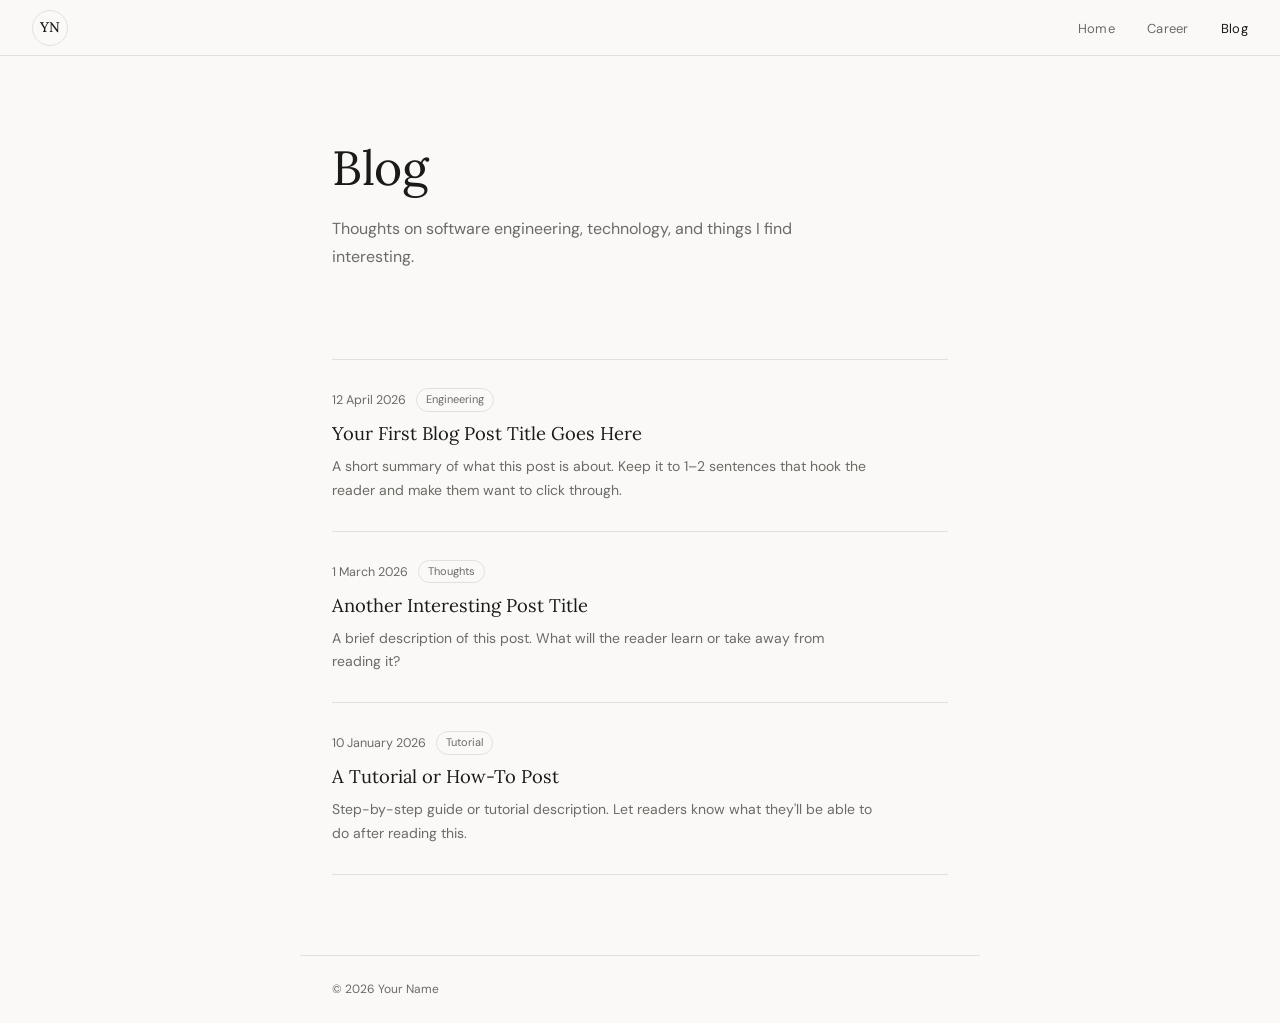
==== blog.html @ 89cfebbd "Initial commit - creating a personal website that describes everything about me" ====
<!DOCTYPE html>
<html lang="en">
<head>
<meta charset="UTF-8">
<meta name="viewport" content="width=device-width, initial-scale=1.0">
<title>Blog | Your Name</title>
<link rel="preconnect" href="https://fonts.googleapis.com">
<link href="https://fonts.googleapis.com/css2?family=Lora:ital,wght@0,400;0,500;1,400&family=DM+Sans:opsz,wght@9..40,300;9..40,400;9..40,500&display=swap" rel="stylesheet">
<link rel="stylesheet" href="style.css">
</head>
<body>

<nav>
  <a class="nav-logo" href="index.html">YN</a>
  <ul class="nav-links">
    <li><a href="index.html">Home</a></li>
    <li><a href="career.html">Career</a></li>
    <li><a href="blog.html" class="active">Blog</a></li>
  </ul>
</nav>

<main>
  <section class="hero">
    <h1 class="hero-name">Blog</h1>
    <p class="hero-bio">Thoughts on software engineering, technology, and things I find interesting.</p>
  </section>

  <section class="content-section">
    <div class="blog-list">

      <article class="blog-item">
        <div class="blog-meta">
          <span class="blog-date">12 April 2026</span>
          <span class="blog-tag">Engineering</span>
        </div>
        <h2 class="blog-title">
          <a href="posts/post-1.html">Your First Blog Post Title Goes Here</a>
        </h2>
        <p class="blog-excerpt">
          A short summary of what this post is about. Keep it to 1–2 sentences
          that hook the reader and make them want to click through.
        </p>
      </article>

      <article class="blog-item">
        <div class="blog-meta">
          <span class="blog-date">1 March 2026</span>
          <span class="blog-tag">Thoughts</span>
        </div>
        <h2 class="blog-title">
          <a href="posts/post-2.html">Another Interesting Post Title</a>
        </h2>
        <p class="blog-excerpt">
          A brief description of this post. What will the reader learn or
          take away from reading it?
        </p>
      </article>

      <article class="blog-item">
        <div class="blog-meta">
          <span class="blog-date">10 January 2026</span>
          <span class="blog-tag">Tutorial</span>
        </div>
        <h2 class="blog-title">
          <a href="posts/post-3.html">A Tutorial or How-To Post</a>
        </h2>
        <p class="blog-excerpt">
          Step-by-step guide or tutorial description. Let readers know what
          they'll be able to do after reading this.
        </p>
      </article>

    </div>
  </section>
</main>

<footer>
  <p>© 2026 Your Name</p>
</footer>

</body>
</html>
---- style.css ----
*, *::before, *::after { box-sizing: border-box; margin: 0; padding: 0; }

:root {
  --bg: #faf9f7;
  --text: #1a1a18;
  --muted: #6b6b66;
  --border: #e2e0da;
  --accent: #2d5a3d;
  --accent-light: #e8f0eb;
  --font-display: 'Lora', Georgia, serif;
  --font-body: 'DM Sans', sans-serif;
}

html { scroll-behavior: smooth; }

body {
  font-family: var(--font-body);
  background: var(--bg);
  color: var(--text);
  line-height: 1.6;
  min-height: 100vh;
}

/* ─── NAV ─────────────────────────────────────────── */
nav {
  position: fixed;
  top: 0; left: 0; right: 0;
  z-index: 100;
  display: flex;
  align-items: center;
  justify-content: space-between;
  padding: 0 2rem;
  height: 56px;
  background: rgba(250, 249, 247, 0.92);
  backdrop-filter: blur(8px);
  border-bottom: 1px solid var(--border);
}

.nav-logo {
  font-family: var(--font-display);
  font-size: 14px;
  font-weight: 500;
  color: var(--text);
  text-decoration: none;
  width: 36px;
  height: 36px;
  border: 1px solid var(--border);
  border-radius: 50%;
  display: flex;
  align-items: center;
  justify-content: center;
  letter-spacing: 0.5px;
  transition: border-color 0.15s;
}

.nav-logo:hover { border-color: var(--accent); color: var(--accent); }

.nav-links {
  display: flex;
  gap: 2rem;
  list-style: none;
}

.nav-links a {
  font-size: 13px;
  color: var(--muted);
  text-decoration: none;
  letter-spacing: 0.3px;
  transition: color 0.15s;
}

.nav-links a:hover,
.nav-links a.active { color: var(--text); }

/* ─── HERO ─────────────────────────────────────────── */
.hero {
  max-width: 680px;
  margin: 0 auto;
  padding: 140px 2rem 56px;
}

.hero-name {
  font-family: var(--font-display);
  font-size: clamp(2rem, 5vw, 3rem);
  font-weight: 400;
  line-height: 1.15;
  letter-spacing: -0.5px;
  margin-bottom: 1.25rem;
}

.hero-bio {
  font-size: 16px;
  color: var(--muted);
  line-height: 1.75;
  max-width: 520px;
  margin-bottom: 2rem;
}

.hero-bio strong { color: var(--text); font-weight: 500; }

/* ─── LINK PILLS ────────────────────────────────────── */
.links-row {
  display: flex;
  flex-wrap: wrap;
  gap: 0.5rem;
}

.link-pill {
  display: inline-flex;
  align-items: center;
  padding: 5px 14px;
  border: 1px solid var(--border);
  border-radius: 100px;
  font-size: 12.5px;
  color: var(--muted);
  text-decoration: none;
  transition: border-color 0.15s, color 0.15s, background 0.15s;
}

.link-pill:hover {
  border-color: var(--accent);
  color: var(--accent);
  background: var(--accent-light);
}

/* ─── PHOTOS (home) ─────────────────────────────────── */
.photos-section {
  max-width: 680px;
  margin: 0 auto;
  padding: 0 2rem 5rem;
}

.photos-label {
  font-size: 11px;
  text-transform: uppercase;
  letter-spacing: 1.5px;
  color: var(--muted);
  font-weight: 500;
  margin-bottom: 1.25rem;
}

.photo-grid {
  display: grid;
  grid-template-columns: repeat(2, 1fr);
  gap: 12px;
}

@media (min-width: 520px) {
  .photo-grid { grid-template-columns: repeat(4, 1fr); }
}

.photo-item {
  position: relative;
  overflow: hidden;
  border-radius: 6px;
  aspect-ratio: 3/4;
  cursor: pointer;
}

.photo-item img {
  width: 100%; height: 100%;
  object-fit: cover;
  display: block;
  transition: transform 0.4s ease;
}

.photo-item:hover img { transform: scale(1.04); }

.photo-placeholder {
  width: 100%; height: 100%;
}

.ph-1 .photo-placeholder { background: #c8d5c0; }
.ph-2 .photo-placeholder { background: #b5ccd4; }
.ph-3 .photo-placeholder { background: #d4c8b0; }
.ph-4 .photo-placeholder { background: #c4b8d4; }

.photo-caption {
  position: absolute;
  bottom: 0; left: 0; right: 0;
  padding: 28px 10px 10px;
  background: linear-gradient(transparent, rgba(0,0,0,0.55));
  opacity: 0;
  transition: opacity 0.25s;
}

.photo-item:hover .photo-caption { opacity: 1; }

.photo-caption-name {
  display: block;
  font-size: 11px;
  color: rgba(255,255,255,0.95);
  font-weight: 500;
  line-height: 1.3;
}

.photo-caption-loc {
  display: block;
  font-size: 10px;
  color: rgba(255,255,255,0.7);
  margin-top: 1px;
}

/* ─── CONTENT SECTION (career / blog) ───────────────── */
.content-section {
  max-width: 680px;
  margin: 0 auto;
  padding: 0 2rem 5rem;
}

.section-block {
  margin-bottom: 3.5rem;
}

.section-heading {
  font-family: var(--font-display);
  font-size: 1.1rem;
  font-weight: 400;
  color: var(--text);
  margin-bottom: 1.75rem;
  padding-bottom: 0.75rem;
  border-bottom: 1px solid var(--border);
}

/* ─── TIMELINE ──────────────────────────────────────── */
.timeline { display: flex; flex-direction: column; gap: 2rem; }

.timeline-item {
  display: grid;
  grid-template-columns: 140px 1fr;
  gap: 1.5rem;
}

@media (max-width: 520px) {
  .timeline-item { grid-template-columns: 1fr; gap: 0.4rem; }
}

.timeline-meta {
  display: flex;
  flex-direction: column;
  gap: 6px;
  padding-top: 2px;
}

.timeline-date {
  font-size: 12.5px;
  color: var(--muted);
  white-space: nowrap;
}

.timeline-tag {
  display: inline-block;
  font-size: 11px;
  padding: 2px 9px;
  border-radius: 100px;
  border: 1px solid var(--border);
  color: var(--muted);
  width: fit-content;
}

.timeline-role {
  font-size: 15px;
  font-weight: 500;
  color: var(--text);
  margin-bottom: 3px;
}

.timeline-company {
  font-size: 13px;
  color: var(--accent);
  margin-bottom: 8px;
}

.timeline-desc {
  font-size: 14px;
  color: var(--muted);
  line-height: 1.7;
}

/* ─── SKILLS ────────────────────────────────────────── */
.skills-grid {
  display: flex;
  flex-direction: column;
  gap: 1rem;
}

.skill-group { display: flex; gap: 1rem; align-items: baseline; }

.skill-label {
  font-size: 12px;
  text-transform: uppercase;
  letter-spacing: 1px;
  color: var(--muted);
  font-weight: 500;
  min-width: 90px;
}

.skill-items {
  font-size: 14px;
  color: var(--text);
}

/* ─── BLOG LIST ─────────────────────────────────────── */
.blog-list { display: flex; flex-direction: column; }

.blog-item {
  padding: 1.75rem 0;
  border-bottom: 1px solid var(--border);
}

.blog-item:first-child { border-top: 1px solid var(--border); }

.blog-meta {
  display: flex;
  align-items: center;
  gap: 10px;
  margin-bottom: 0.6rem;
}

.blog-date {
  font-size: 12.5px;
  color: var(--muted);
}

.blog-tag {
  font-size: 11px;
  padding: 2px 9px;
  border-radius: 100px;
  border: 1px solid var(--border);
  color: var(--muted);
}

.blog-title {
  font-family: var(--font-display);
  font-size: 1.15rem;
  font-weight: 400;
  margin-bottom: 0.5rem;
  line-height: 1.4;
}

.blog-title a {
  color: var(--text);
  text-decoration: none;
  transition: color 0.15s;
}

.blog-title a:hover { color: var(--accent); }

.blog-excerpt {
  font-size: 14px;
  color: var(--muted);
  line-height: 1.7;
  max-width: 540px;
}

/* ─── FOOTER ────────────────────────────────────────── */
footer {
  border-top: 1px solid var(--border);
  max-width: 680px;
  margin: 0 auto;
  padding: 1.5rem 2rem;
  font-size: 12px;
  color: var(--muted);
}

/* ─── ANIMATIONS ────────────────────────────────────── */
@keyframes fadeUp {
  from { opacity: 0; transform: translateY(14px); }
  to   { opacity: 1; transform: translateY(0); }
}

.hero-name    { animation: fadeUp 0.6s ease both; }
.hero-bio     { animation: fadeUp 0.6s 0.08s ease both; }
.links-row    { animation: fadeUp 0.6s 0.16s ease both; }
.photos-label { animation: fadeUp 0.6s 0.24s ease both; }
.photo-grid   { animation: fadeUp 0.6s 0.28s ease both; }
.content-section { animation: fadeUp 0.6s 0.1s ease both; }
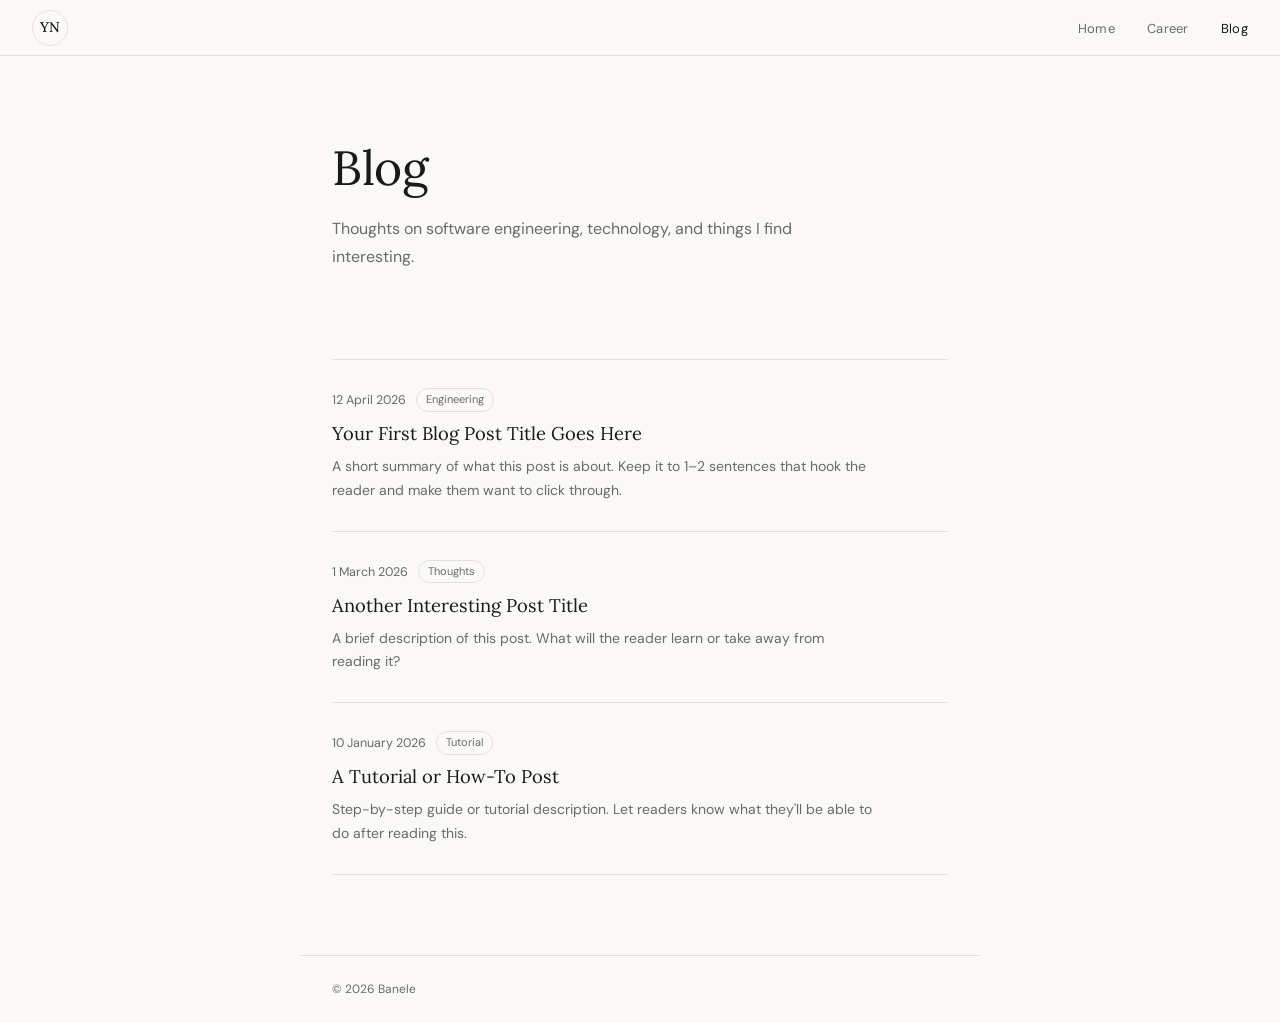
==== commit 9af79c3f: "second commit - added the required names of the owner of website" ====
--- a/blog.html
+++ b/blog.html
@@ -3,7 +3,7 @@
 <head>
 <meta charset="UTF-8">
 <meta name="viewport" content="width=device-width, initial-scale=1.0">
-<title>Blog | Your Name</title>
+<title>Blog | Banele</title>
 <link rel="preconnect" href="https://fonts.googleapis.com">
 <link href="https://fonts.googleapis.com/css2?family=Lora:ital,wght@0,400;0,500;1,400&family=DM+Sans:opsz,wght@9..40,300;9..40,400;9..40,500&display=swap" rel="stylesheet">
 <link rel="stylesheet" href="style.css">
@@ -75,7 +75,7 @@
 </main>
 
 <footer>
-  <p>© 2026 Your Name</p>
+  <p>© 2026 Banele</p>
 </footer>
 
 </body>
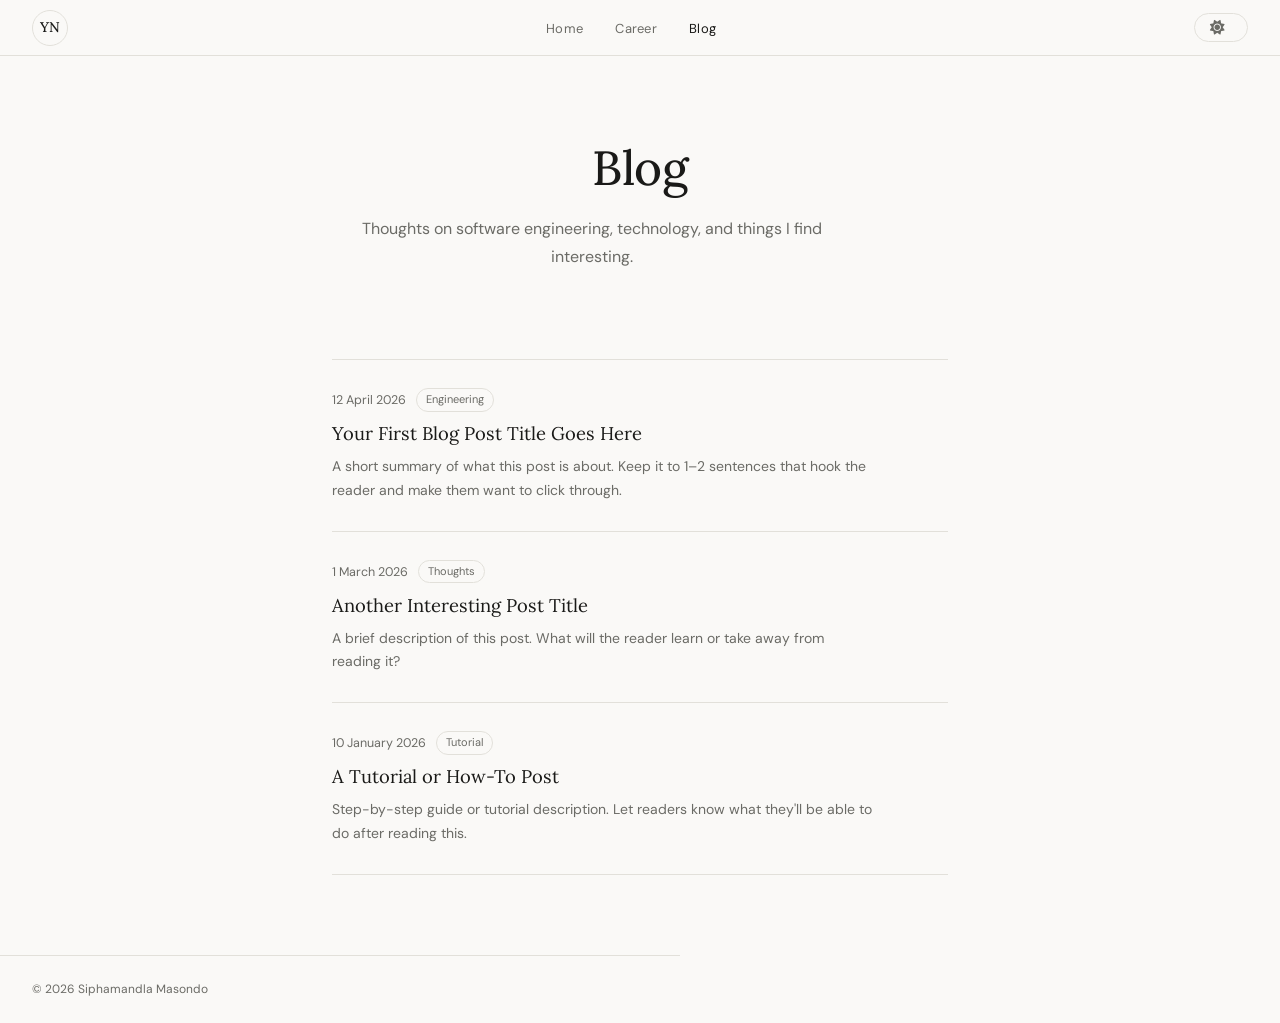
==== commit 338e573d: "6th commit - added the necessary description under career based on CV, added dark theme/mode. Co-aut" ====
--- a/blog.html
+++ b/blog.html
@@ -3,7 +3,7 @@
 <head>
 <meta charset="UTF-8">
 <meta name="viewport" content="width=device-width, initial-scale=1.0">
-<title>Blog | Banele</title>
+<title>Blog | Siphamandla Masondo</title>
 <link rel="preconnect" href="https://fonts.googleapis.com">
 <link href="https://fonts.googleapis.com/css2?family=Lora:ital,wght@0,400;0,500;1,400&family=DM+Sans:opsz,wght@9..40,300;9..40,400;9..40,500&display=swap" rel="stylesheet">
 <link rel="stylesheet" href="style.css">
@@ -17,6 +17,9 @@
     <li><a href="career.html">Career</a></li>
     <li><a href="blog.html" class="active">Blog</a></li>
   </ul>
+  <div class="nav-actions">
+    <button id="theme-toggle" class="link-pill link-pill--theme" type="button" aria-label="Toggle theme"></button>
+  </div>
 </nav>
 
 <main>
@@ -75,8 +78,24 @@
 </main>
 
 <footer>
-  <p>© 2026 Banele</p>
+  <p>© 2026 Siphamandla Masondo</p>
 </footer>
+
+<script>
+  const themeToggle = document.getElementById('theme-toggle');
+  const storedTheme = localStorage.getItem('theme');
+  const prefersDark = window.matchMedia('(prefers-color-scheme: dark)').matches;
+  const theme = storedTheme || (prefersDark ? 'dark' : 'light');
+  const root = document.documentElement;
+  const applyTheme = selected => {
+    root.dataset.theme = selected;
+    themeToggle.classList.toggle('theme-dark', selected === 'dark');
+    themeToggle.classList.toggle('theme-light', selected === 'light');
+    localStorage.setItem('theme', selected);
+  };
+  applyTheme(theme);
+  themeToggle.addEventListener('click', () => applyTheme(root.dataset.theme === 'dark' ? 'light' : 'dark'));
+</script>
 
 </body>
 </html>
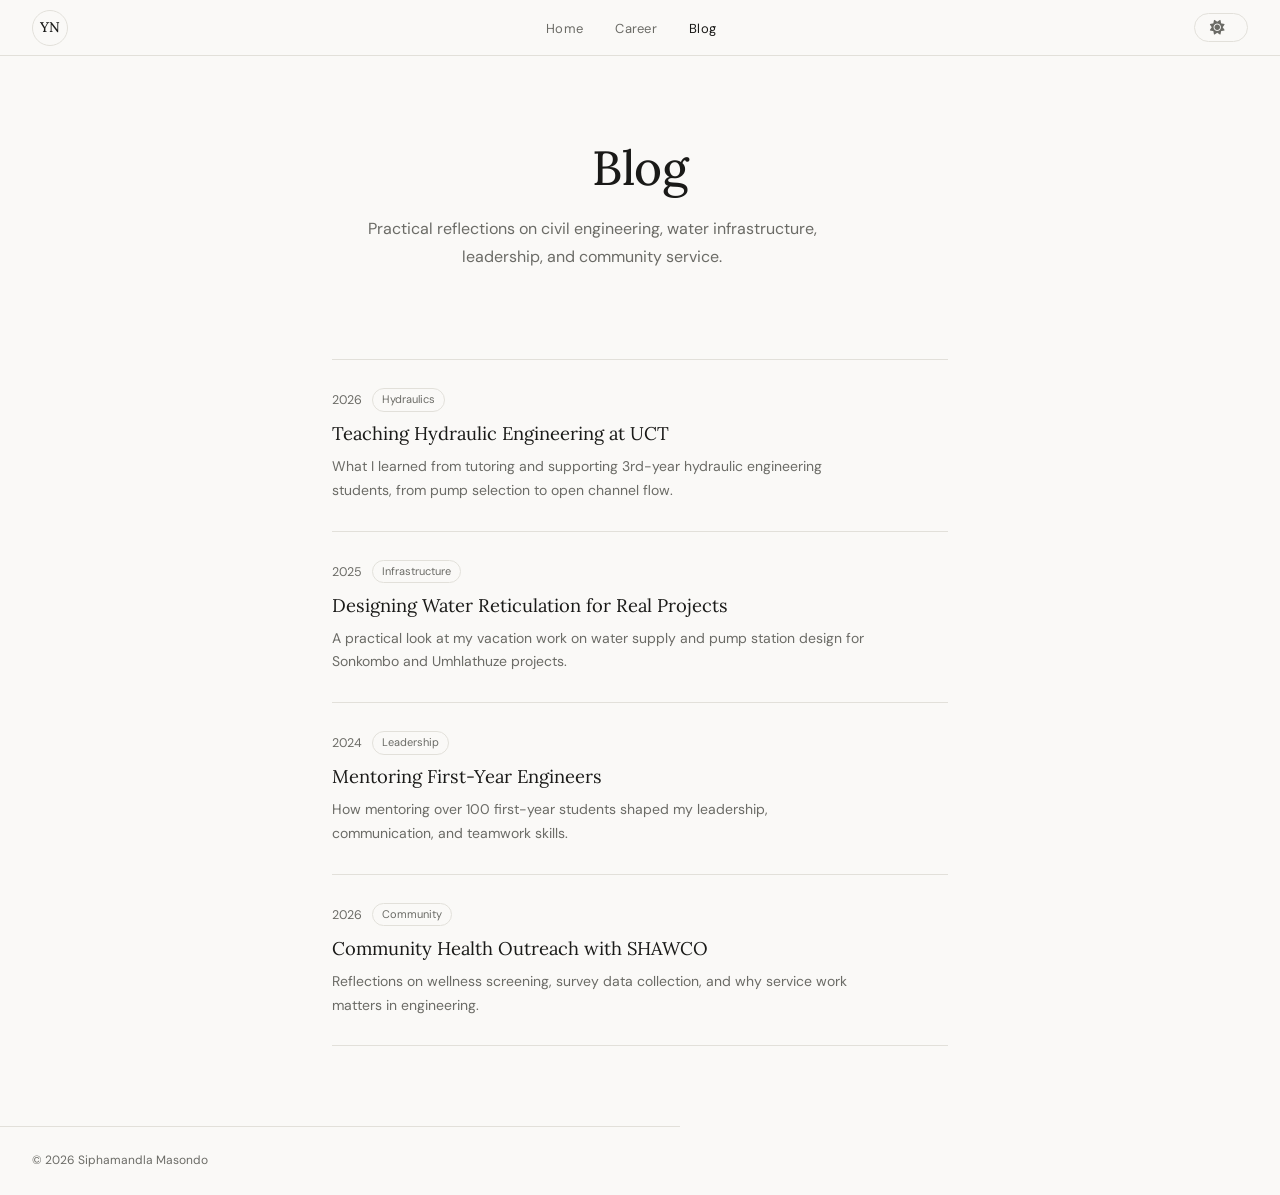
==== commit aa9c4867: "7th commit - added more information under Blog Co-authored-by: Copilot <copilot@github.com>" ====
--- a/blog.html
+++ b/blog.html
@@ -25,7 +25,7 @@
 <main>
   <section class="hero">
     <h1 class="hero-name">Blog</h1>
-    <p class="hero-bio">Thoughts on software engineering, technology, and things I find interesting.</p>
+    <p class="hero-bio">Practical reflections on civil engineering, water infrastructure, leadership, and community service.</p>
   </section>
 
   <section class="content-section">
@@ -33,43 +33,53 @@
 
       <article class="blog-item">
         <div class="blog-meta">
-          <span class="blog-date">12 April 2026</span>
-          <span class="blog-tag">Engineering</span>
+          <span class="blog-date">2026</span>
+          <span class="blog-tag">Hydraulics</span>
         </div>
         <h2 class="blog-title">
-          <a href="posts/post-1.html">Your First Blog Post Title Goes Here</a>
+          <a href="#">Teaching Hydraulic Engineering at UCT</a>
         </h2>
         <p class="blog-excerpt">
-          A short summary of what this post is about. Keep it to 1–2 sentences
-          that hook the reader and make them want to click through.
+          What I learned from tutoring and supporting 3rd-year hydraulic engineering students, from pump selection to open channel flow.
         </p>
       </article>
 
       <article class="blog-item">
         <div class="blog-meta">
-          <span class="blog-date">1 March 2026</span>
-          <span class="blog-tag">Thoughts</span>
+          <span class="blog-date">2025</span>
+          <span class="blog-tag">Infrastructure</span>
         </div>
         <h2 class="blog-title">
-          <a href="posts/post-2.html">Another Interesting Post Title</a>
+          <a href="#">Designing Water Reticulation for Real Projects</a>
         </h2>
         <p class="blog-excerpt">
-          A brief description of this post. What will the reader learn or
-          take away from reading it?
+          A practical look at my vacation work on water supply and pump station design for Sonkombo and Umhlathuze projects.
         </p>
       </article>
 
       <article class="blog-item">
         <div class="blog-meta">
-          <span class="blog-date">10 January 2026</span>
-          <span class="blog-tag">Tutorial</span>
+          <span class="blog-date">2024</span>
+          <span class="blog-tag">Leadership</span>
         </div>
         <h2 class="blog-title">
-          <a href="posts/post-3.html">A Tutorial or How-To Post</a>
+          <a href="#">Mentoring First-Year Engineers</a>
         </h2>
         <p class="blog-excerpt">
-          Step-by-step guide or tutorial description. Let readers know what
-          they'll be able to do after reading this.
+          How mentoring over 100 first-year students shaped my leadership, communication, and teamwork skills.
+        </p>
+      </article>
+
+      <article class="blog-item">
+        <div class="blog-meta">
+          <span class="blog-date">2026</span>
+          <span class="blog-tag">Community</span>
+        </div>
+        <h2 class="blog-title">
+          <a href="#">Community Health Outreach with SHAWCO</a>
+        </h2>
+        <p class="blog-excerpt">
+          Reflections on wellness screening, survey data collection, and why service work matters in engineering.
         </p>
       </article>
 
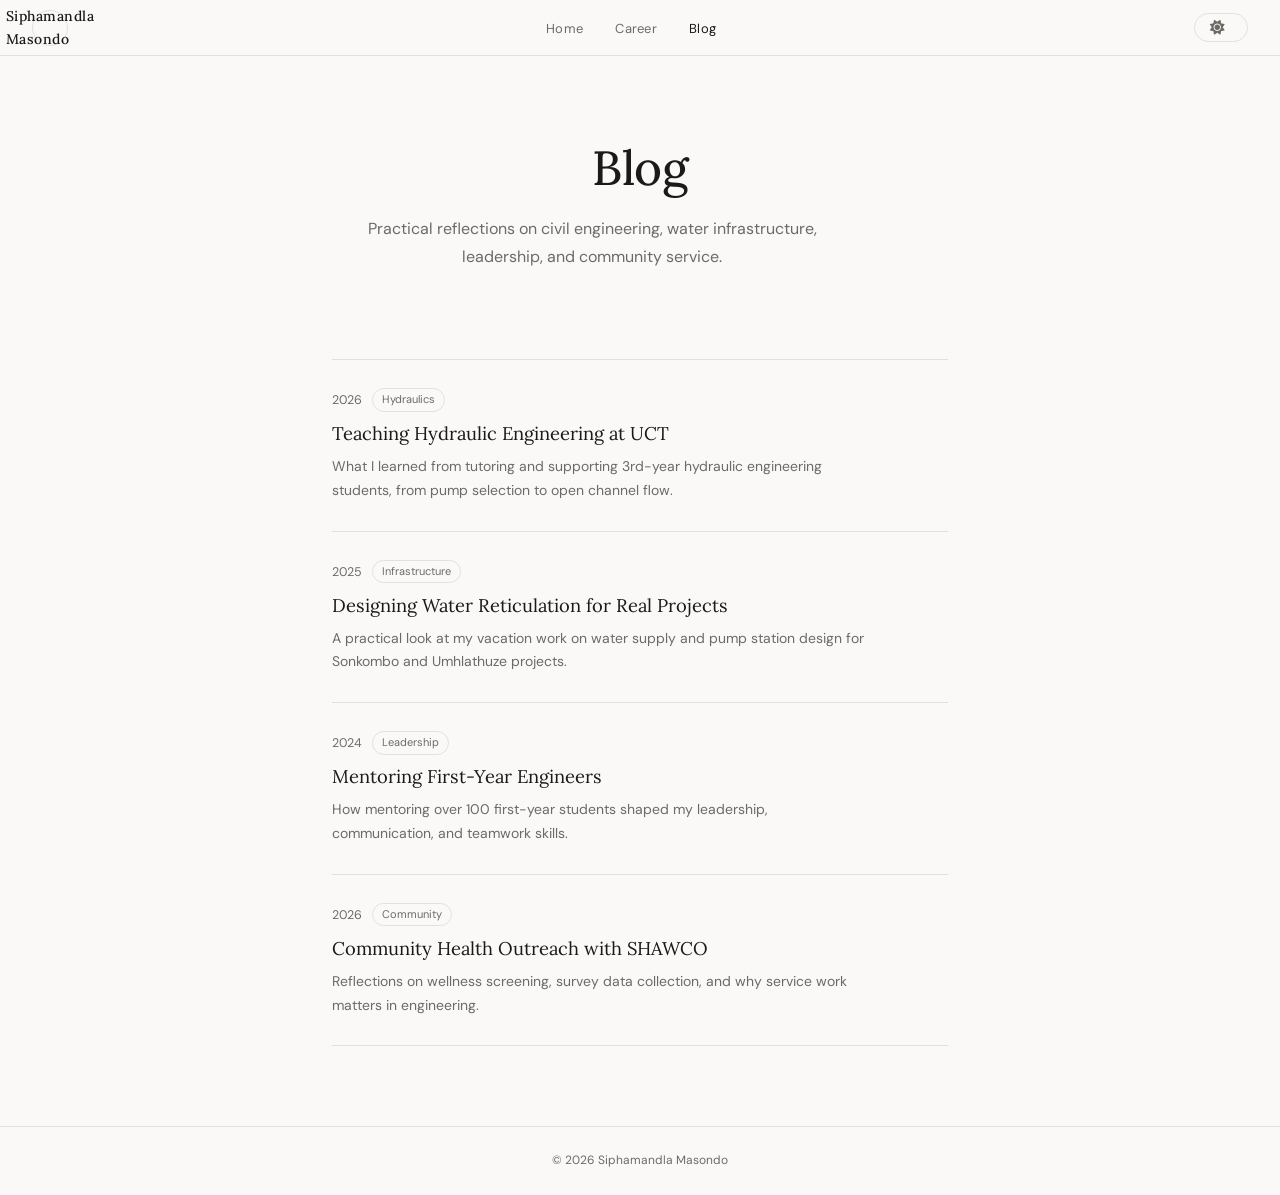
==== commit 89dcbfd0: "20th commit- added correct names of owner of website" ====
--- a/blog.html
+++ b/blog.html
@@ -11,7 +11,7 @@
 <body>
 
 <nav>
-  <a class="nav-logo" href="index.html">YN</a>
+  <a class="nav-logo" href="index.html">Siphamandla Masondo</a>
   <ul class="nav-links">
     <li><a href="index.html">Home</a></li>
     <li><a href="career.html">Career</a></li>
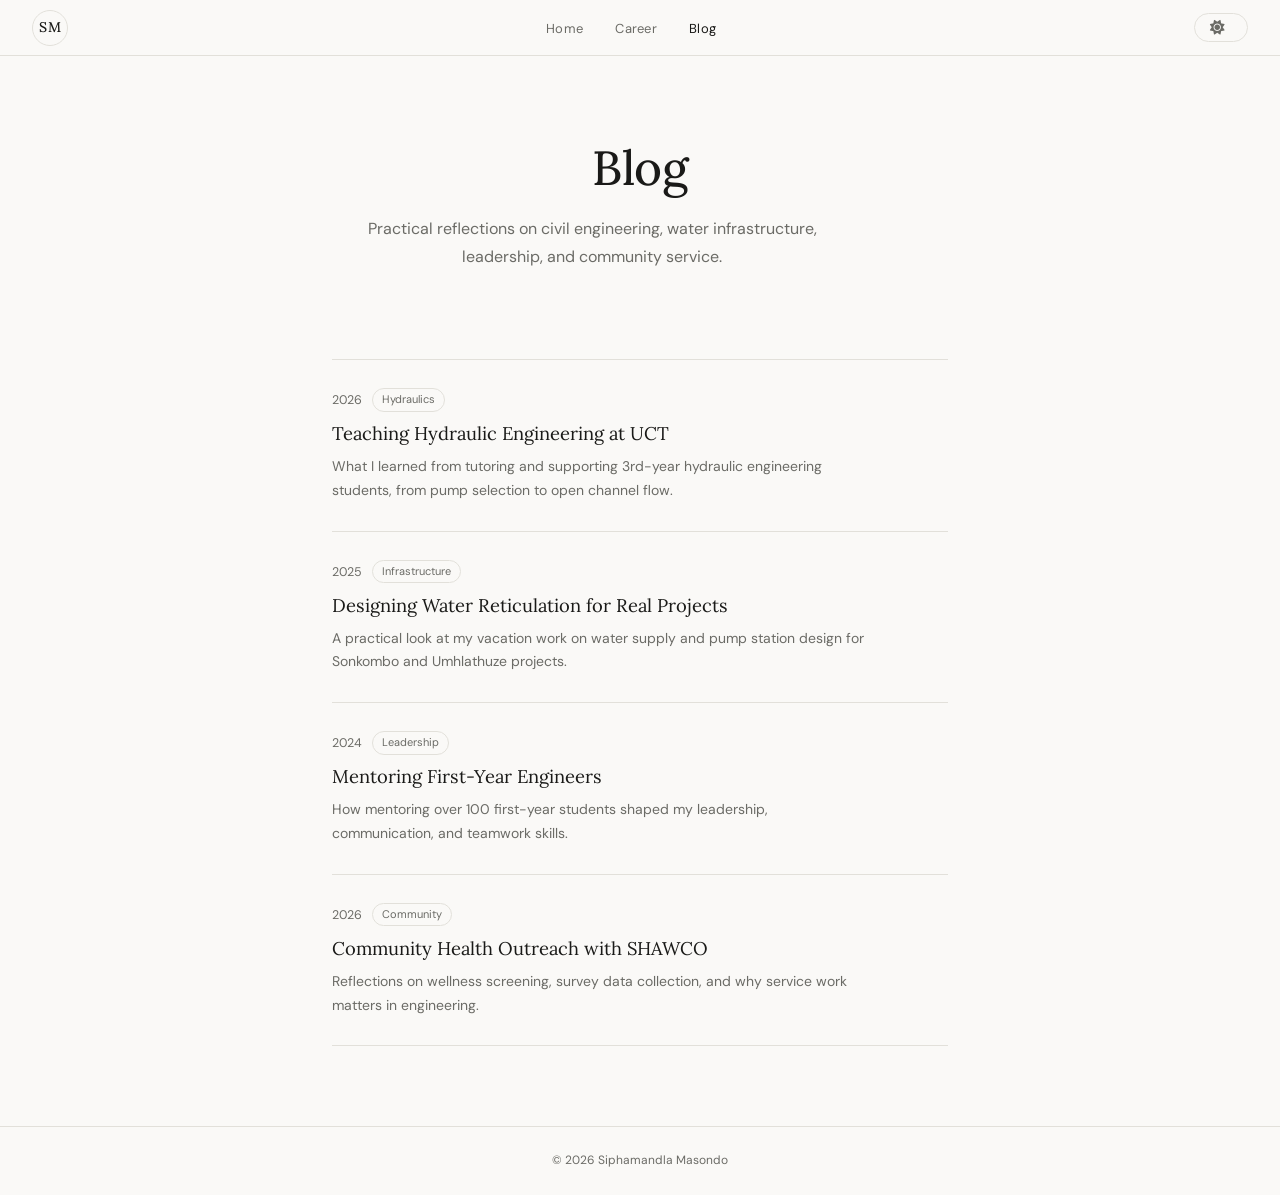
==== commit 33146a2f: "21th commit- spelling error" ====
--- a/blog.html
+++ b/blog.html
@@ -11,7 +11,7 @@
 <body>
 
 <nav>
-  <a class="nav-logo" href="index.html">Siphamandla Masondo</a>
+  <a class="nav-logo" href="index.html">SM</a>
   <ul class="nav-links">
     <li><a href="index.html">Home</a></li>
     <li><a href="career.html">Career</a></li>
